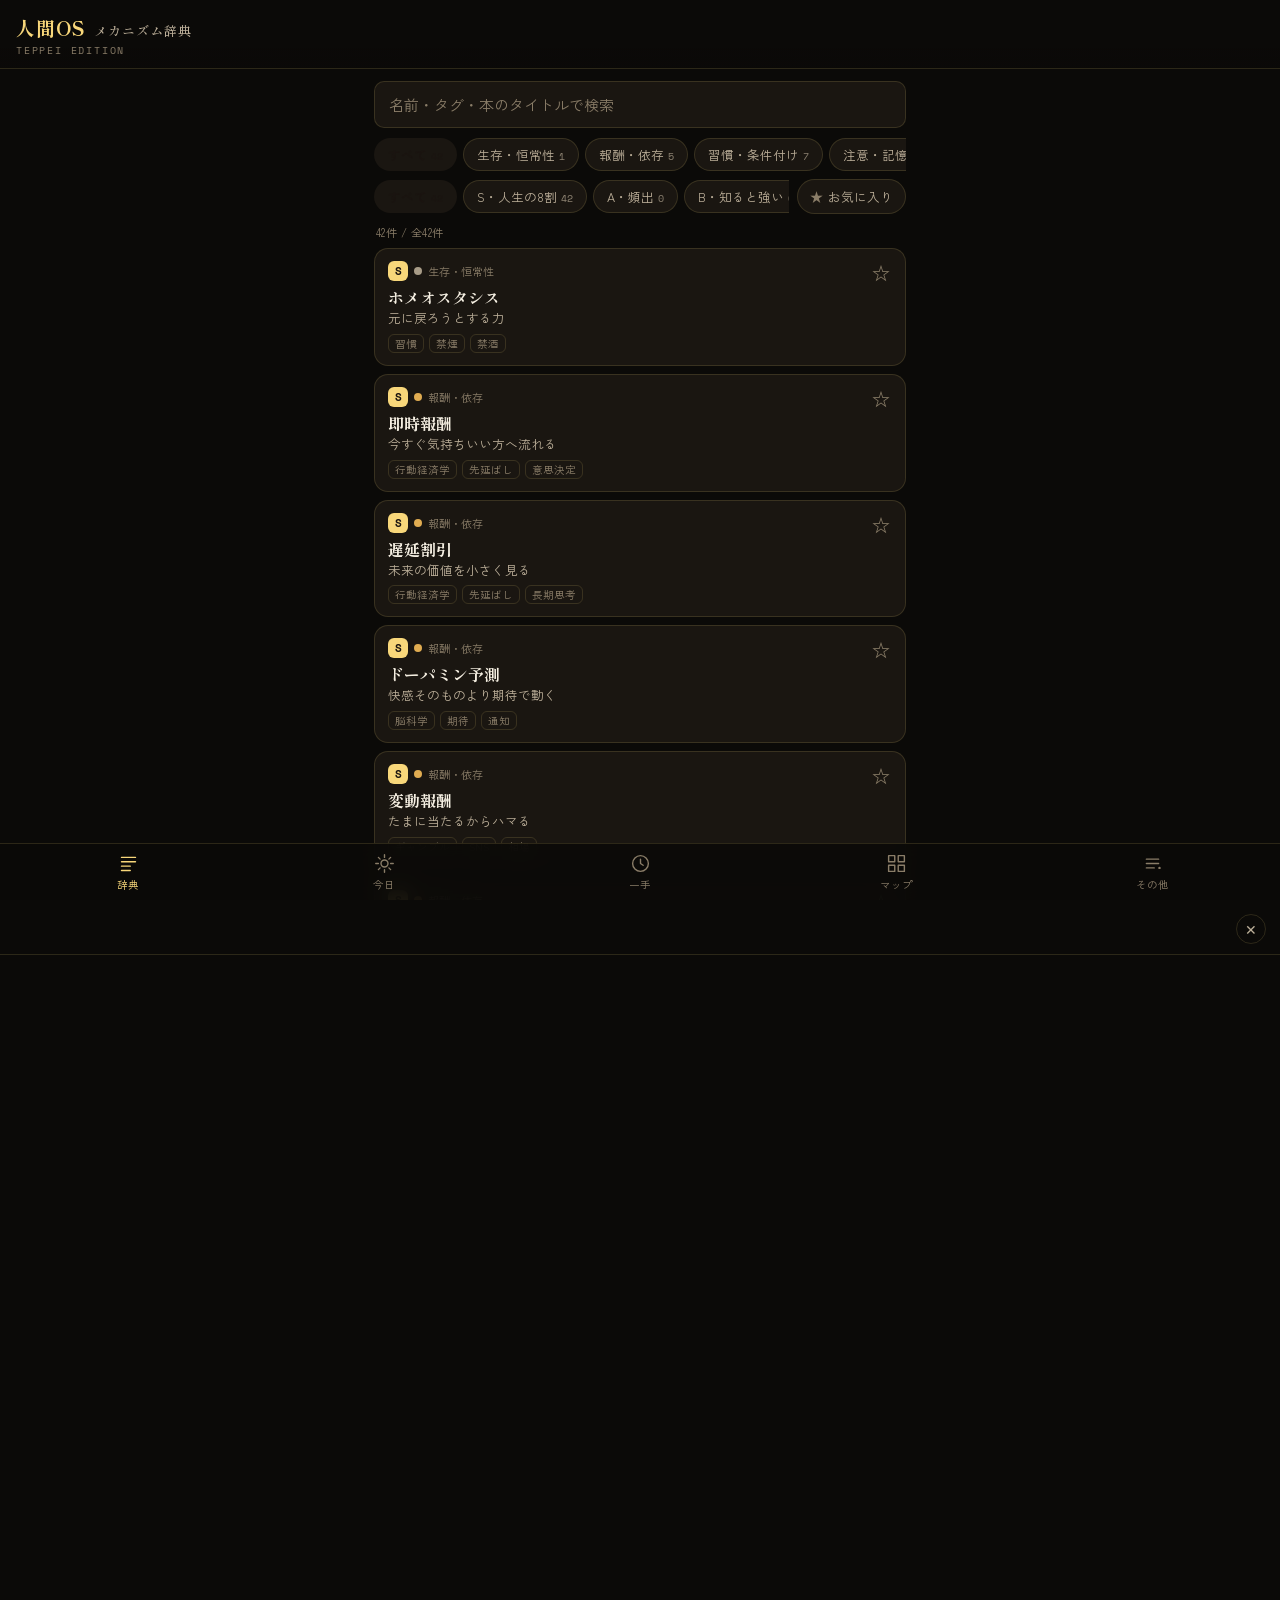
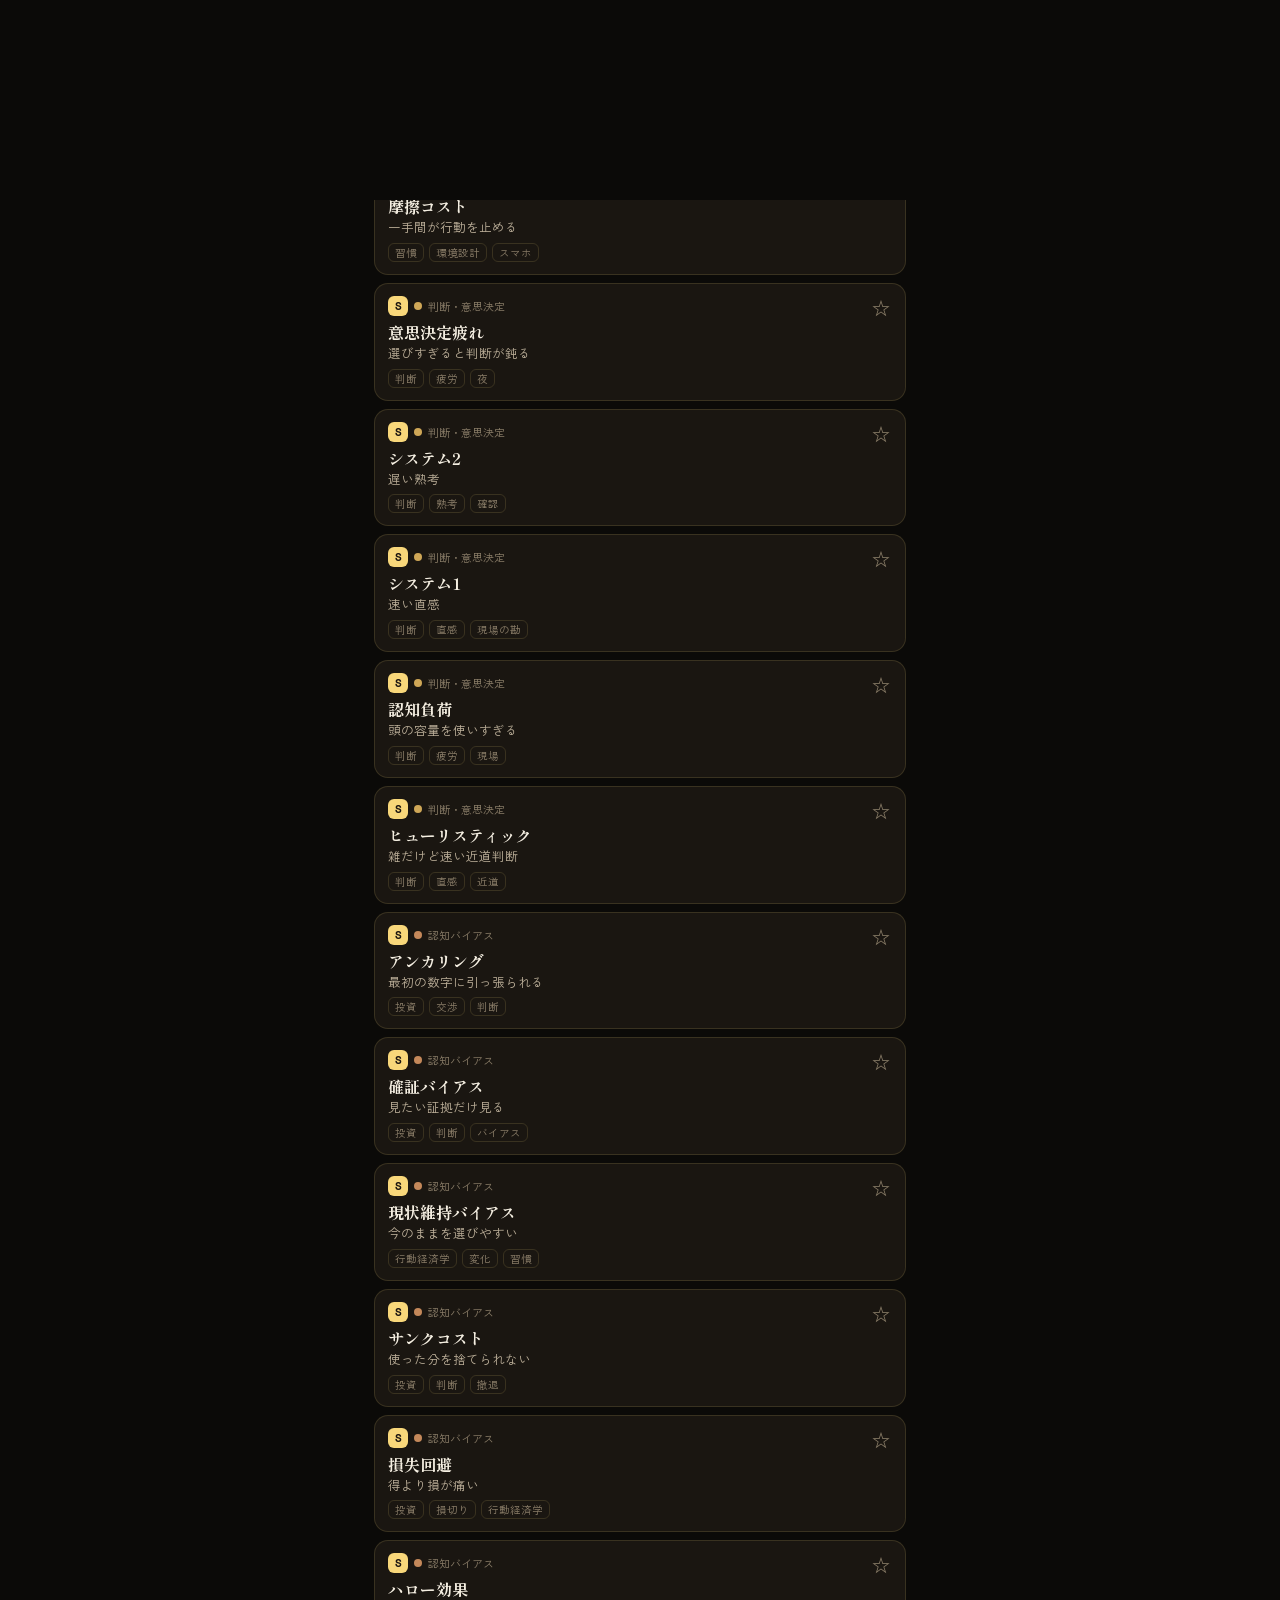
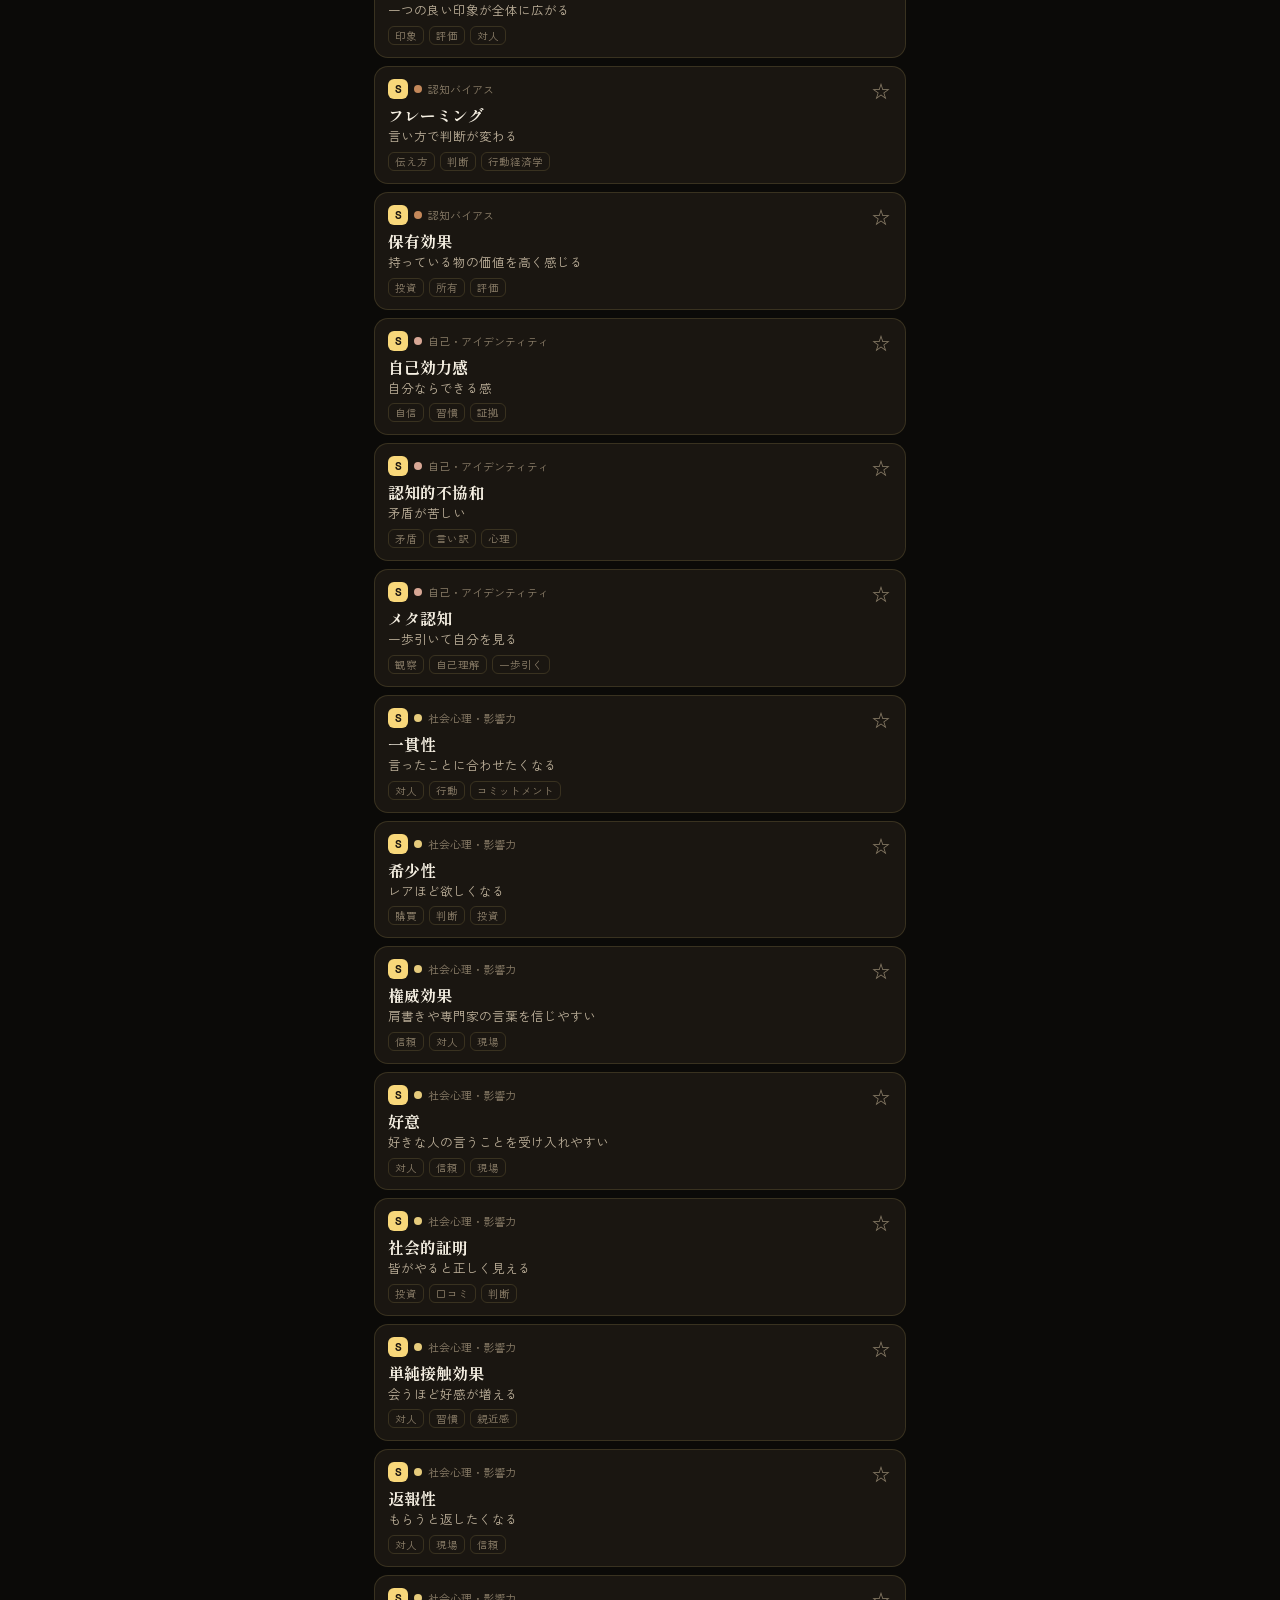
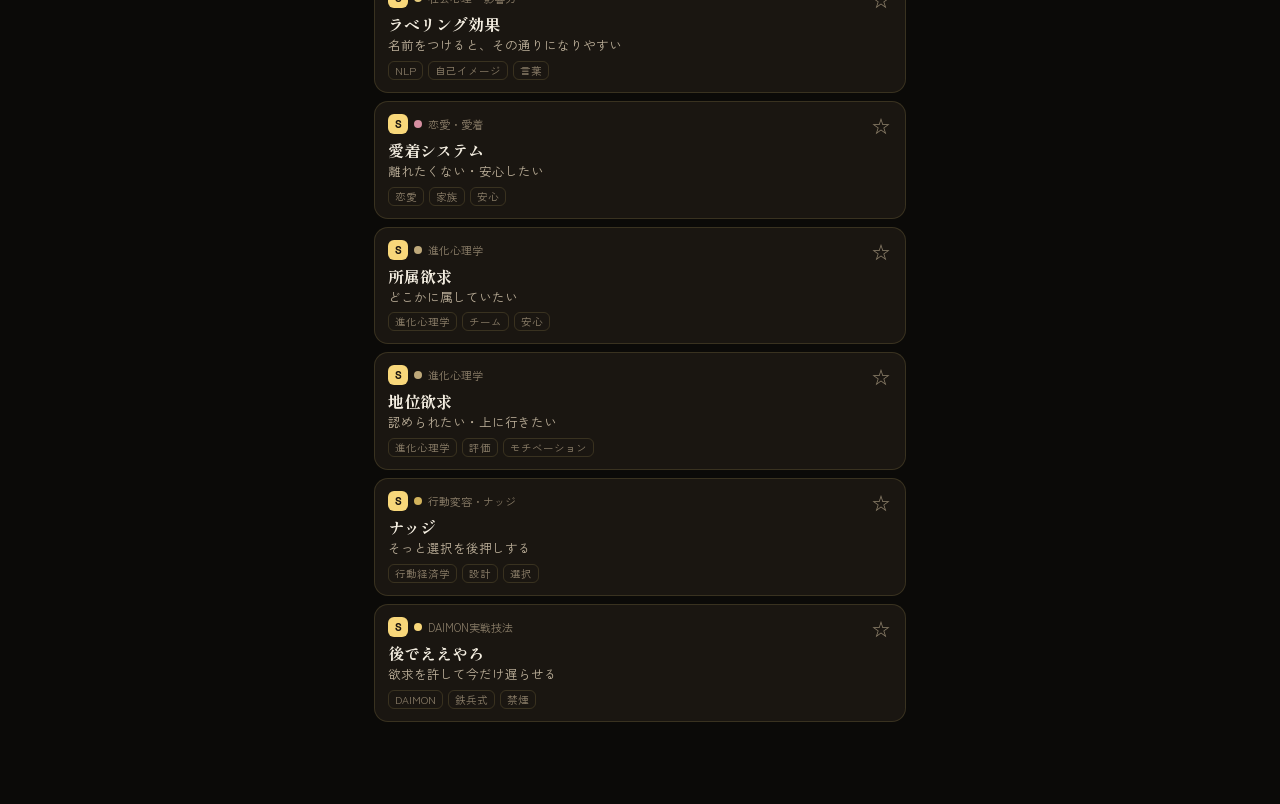
==== index.html @ 64b54fde "Add files via upload" ====
<!DOCTYPE html>
<html lang="ja">
<head>
<meta charset="UTF-8">
<meta name="viewport" content="width=device-width, initial-scale=1, maximum-scale=1, viewport-fit=cover">
<meta name="theme-color" content="#0b0a08">
<title>人間OS メカニズム辞典 | TEPPEI EDITION</title>
<link rel="preconnect" href="https://fonts.googleapis.com">
<link rel="preconnect" href="https://fonts.gstatic.com" crossorigin>
<link href="https://fonts.googleapis.com/css2?family=Shippori+Mincho:wght@500;700;800&amp;family=Zen+Kaku+Gothic+New:wght@400;500;700;900&amp;family=Space+Mono:wght@400;700&amp;display=swap" rel="stylesheet">
<link rel="stylesheet" href="style.css">
</head>
<body>

<header class="app-header">
  <div class="app-title">
    <span class="app-title-main">人間OS<span class="app-title-sub">メカニズム辞典</span></span>
    <span class="app-title-edition">TEPPEI EDITION</span>
  </div>
</header>

<main id="main">

  <!-- ============ 1. 辞典 ============ -->
  <section class="view active" id="view-dict" data-view="dict">
    <div class="search-wrap">
      <input class="search-input" id="search" type="search" inputmode="search"
             placeholder="名前・タグ・本のタイトルで検索" autocomplete="off">
    </div>
    <div class="chip-row" id="cat-chip-row"></div>
    <div class="filter-row2">
      <div class="chip-row imp-row" id="imp-chip-row"></div>
      <button class="fav-toggle" id="fav-toggle" type="button" aria-pressed="false">
        <span class="star">★</span><span>お気に入り</span>
      </button>
    </div>
    <div class="recent-wrap" id="recent-wrap" hidden>
      <div class="recent-label">最近見た項目</div>
      <div class="recent-row" id="recent-row"></div>
    </div>
    <div class="dict-meta" id="dict-meta"></div>
    <div class="entry-list" id="entry-list"></div>
  </section>

  <!-- ============ 2. 今日 ============ -->
  <section class="view" id="view-today" data-view="today">
    <div class="today-date" id="today-date"></div>
    <div class="today-hero" id="today-hero"></div>
    <div class="today-actions" id="today-actions"></div>
    <div class="today-found" id="today-found"></div>
  </section>

  <!-- ============ 3. 一手 ============ -->
  <section class="view" id="view-itte" data-view="itte">
    <div class="itte-quote">「今やらなアカン？<br>後でええやろ。」</div>
    <div class="step-dots" id="step-dots">
      <span class="dot active"></span><span class="dot"></span><span class="dot"></span><span class="dot"></span><span class="dot"></span>
    </div>
    <div class="itte-content" id="itte-content"></div>
  </section>

  <!-- ============ 4. マップ ============ -->
  <section class="view" id="view-map" data-view="map">
    <div class="subtab-row" id="map-subtab-row">
      <button class="subtab active" data-subtab="books" type="button">本マップ</button>
      <button class="subtab" data-subtab="daimon" type="button">DAIMONマップ</button>
    </div>
    <div class="subview active" id="subview-books"></div>
    <div class="subview" id="subview-daimon"></div>
  </section>

  <!-- ============ 5. その他 ============ -->
  <section class="view" id="view-more" data-view="more">
    <div class="subtab-row" id="more-subtab-row">
      <button class="subtab active" data-subtab="fav" type="button">お気に入り</button>
      <button class="subtab" data-subtab="log" type="button">発見ログ</button>
      <button class="subtab" data-subtab="settings" type="button">設定</button>
    </div>
    <div class="subview active" id="subview-fav"></div>
    <div class="subview" id="subview-log"></div>
    <div class="subview" id="subview-settings"></div>
  </section>

</main>

<!-- ============ メカニズム詳細オーバーレイ ============ -->
<div class="detail-overlay" id="detail-overlay" aria-hidden="true">
  <div class="detail-card">
    <div class="detail-header">
      <button class="detail-back" id="detail-back" type="button" hidden>‹ 戻る</button>
      <div class="detail-header-spacer"></div>
      <button class="detail-close" id="detail-close" type="button" aria-label="閉じる">✕</button>
    </div>
    <div class="detail-body" id="detail-body"></div>
  </div>
</div>

<!-- ============ 下部ナビ ============ -->
<nav class="bottom-nav" id="bottom-nav">
  <button class="nav-btn active" data-view="dict" type="button">
    <svg viewBox="0 0 24 24" class="nav-icon"><path d="M4 5h16M4 10h16M4 15h10M4 20h10"/></svg>
    <span>辞典</span>
  </button>
  <button class="nav-btn" data-view="today" type="button">
    <svg viewBox="0 0 24 24" class="nav-icon">
      <circle cx="12" cy="12" r="4"/>
      <path d="M12 2v3M12 19v3M2 12h3M19 12h3M5 5l2 2M17 17l2 2M5 19l2-2M17 7l2-2"/>
    </svg>
    <span>今日</span>
  </button>
  <button class="nav-btn" data-view="itte" type="button">
    <svg viewBox="0 0 24 24" class="nav-icon">
      <circle cx="12" cy="12" r="9"/>
      <path d="M12 7v5l3 2"/>
    </svg>
    <span>一手</span>
  </button>
  <button class="nav-btn" data-view="map" type="button">
    <svg viewBox="0 0 24 24" class="nav-icon">
      <rect x="3" y="3" width="7" height="7"/><rect x="14" y="3" width="7" height="7"/>
      <rect x="3" y="14" width="7" height="7"/><rect x="14" y="14" width="7" height="7"/>
    </svg>
    <span>マップ</span>
  </button>
  <button class="nav-btn" data-view="more" type="button">
    <svg viewBox="0 0 24 24" class="nav-icon">
      <path d="M5 7h14M5 12h14M5 17h9"/><circle cx="20" cy="17" r="1.4" fill="currentColor" stroke="none"/>
    </svg>
    <span>その他</span>
  </button>
</nav>

<script src="mechanisms.js"></script>
<script src="books.js"></script>
<script src="app.js"></script>
</body>
</html>
---- style.css ----
/* ============================================================
   人間OS メカニズム辞典 - style.css
   DAIMON: 黒 × 金 / 高級感 / スマホ片手操作
============================================================ */

:root{
  --bg:#0b0a08;
  --bg-elev:#15120d;
  --card:#1a1611;
  --card-soft:#1f1a13;
  --line:rgba(248,215,118,0.14);
  --line-strong:rgba(248,215,118,0.28);
  --gold:#c9a456;
  --gold-bright:#f8d77a;
  --text:#f5efe2;
  --text-dim:#bdb09a;
  --text-faint:#8a7d68;
  --radius:14px;
  --radius-sm:10px;
  --safe-bottom: env(safe-area-inset-bottom, 0px);
}

*{box-sizing:border-box;}
html,body{margin:0;padding:0;}
body{
  background:var(--bg);
  color:var(--text);
  font-family:'Zen Kaku Gothic New','Hiragino Sans',sans-serif;
  -webkit-tap-highlight-color:transparent;
  overscroll-behavior-y:none;
  min-height:100vh;
}
::-webkit-scrollbar{width:0;height:0;}
button{font-family:inherit;}
input,textarea,select{font-family:inherit;}

/* ---------------- ヘッダー ---------------- */
.app-header{
  position:sticky; top:0; z-index:50;
  padding:14px 16px 10px;
  background:linear-gradient(180deg,var(--bg) 70%,rgba(11,10,8,0));
  border-bottom:1px solid var(--line);
}
.app-title{display:flex; flex-direction:column; gap:2px;}
.app-title-main{
  font-family:'Shippori Mincho',serif;
  font-weight:800;
  font-size:19px;
  letter-spacing:.06em;
  color:var(--gold-bright);
}
.app-title-sub{
  font-size:13px;
  font-weight:500;
  margin-left:8px;
  color:var(--text-dim);
}
.app-title-edition{
  font-family:'Space Mono',monospace;
  font-size:10px;
  letter-spacing:.18em;
  color:var(--text-faint);
}

/* ---------------- メインレイアウト ---------------- */
main{
  padding:12px 14px calc(82px + var(--safe-bottom));
  max-width:560px; margin:0 auto;
}
.view{display:none;}
.view.active{display:block; animation:fadeIn .18s ease;}
@keyframes fadeIn{from{opacity:0; transform:translateY(4px);} to{opacity:1; transform:translateY(0);}}

/* ---------------- 検索 ---------------- */
.search-wrap{margin-bottom:10px;}
.search-input{
  width:100%; padding:12px 14px;
  background:var(--card); border:1px solid var(--line);
  border-radius:var(--radius-sm); color:var(--text);
  font-size:15px; outline:none;
}
.search-input::placeholder{color:var(--text-faint);}
.search-input:focus{border-color:var(--line-strong);}

/* ---------------- チップ共通 ---------------- */
.chip-row{
  display:flex; gap:6px; overflow-x:auto; padding-bottom:8px;
  -ms-overflow-style:none; scrollbar-width:none;
}
.chip-row::-webkit-scrollbar{display:none;}
.chip{
  flex:0 0 auto;
  padding:6px 13px;
  border-radius:999px;
  border:1px solid var(--line);
  background:var(--card);
  color:var(--text-dim);
  font-size:12.5px;
  white-space:nowrap;
  cursor:pointer;
  transition:all .15s ease;
}
.chip.active{
  color:#1a1410;
  border-color:transparent;
  font-weight:700;
}
.chip .chip-count{
  margin-left:4px; font-family:'Space Mono',monospace; font-size:10px;
  opacity:.7;
}
.filter-row2{
  display:flex; align-items:center; justify-content:space-between; gap:8px;
  margin-bottom:4px;
}
.filter-row2 .imp-row{flex:1; padding-bottom:0;}
.fav-toggle{
  flex:0 0 auto;
  display:flex; align-items:center; gap:5px;
  padding:7px 12px; border-radius:999px;
  border:1px solid var(--line);
  background:var(--card); color:var(--text-dim);
  font-size:12.5px; cursor:pointer;
}
.fav-toggle .star{color:var(--text-faint); font-size:13px;}
.fav-toggle[aria-pressed="true"]{border-color:var(--gold-bright); color:var(--gold-bright);}
.fav-toggle[aria-pressed="true"] .star{color:var(--gold-bright);}

/* ---------------- 最近見た ---------------- */
.recent-wrap{margin:10px 0 4px;}
.recent-label{font-size:11px; color:var(--text-faint); margin-bottom:6px; letter-spacing:.08em;}
.recent-row{display:flex; gap:8px; overflow-x:auto; padding-bottom:4px; scrollbar-width:none;}
.recent-row::-webkit-scrollbar{display:none;}
.recent-chip{
  flex:0 0 auto; padding:8px 12px; border-radius:10px;
  background:var(--card-soft); border:1px solid var(--line);
  font-size:12.5px; color:var(--text); cursor:pointer; white-space:nowrap;
}

/* ---------------- 辞典メタ / リスト ---------------- */
.dict-meta{
  font-size:11px; color:var(--text-faint);
  margin:10px 2px 8px; letter-spacing:.04em;
}
.entry-list{display:flex; flex-direction:column; gap:8px;}
.entry-card{
  display:flex; align-items:flex-start; gap:10px;
  padding:12px 13px;
  background:var(--card); border:1px solid var(--line);
  border-radius:var(--radius); cursor:pointer;
  transition:border-color .15s ease, transform .1s ease;
}
.entry-card:active{transform:scale(.99); border-color:var(--line-strong);}
.entry-main{flex:1; min-width:0;}
.entry-top-row{display:flex; align-items:center; gap:6px; margin-bottom:4px;}
.entry-name{
  font-family:'Shippori Mincho',serif; font-weight:700; font-size:16px;
  color:var(--text);
}
.entry-oneline{font-size:12.5px; color:var(--text-dim); line-height:1.5;}
.entry-tags{margin-top:6px; display:flex; gap:5px; flex-wrap:wrap;}
.entry-tag{
  font-size:10.5px; color:var(--text-faint);
  border:1px solid var(--line); border-radius:6px; padding:1px 6px;
}
.entry-fav{
  flex:0 0 auto; font-size:18px; color:var(--text-faint); cursor:pointer;
  line-height:1; padding:2px;
}
.entry-fav.active{color:var(--gold-bright);}
.entry-empty{
  text-align:center; color:var(--text-faint); font-size:13px;
  padding:40px 10px; line-height:1.8;
}

/* ---------------- バッジ（重要度／カテゴリ） ---------------- */
.imp-badge{
  display:inline-flex; align-items:center; justify-content:center;
  font-family:'Space Mono',monospace; font-weight:700; font-size:11px;
  width:20px; height:20px; border-radius:6px; flex:0 0 auto;
  color:#1a1410;
}
.cat-dot{
  display:inline-block; width:8px; height:8px; border-radius:50%; flex:0 0 auto;
}
.cat-label{font-size:11px; color:var(--text-faint);}

/* ---------------- 今日 ---------------- */
.today-date{
  font-family:'Space Mono',monospace; font-size:11px; color:var(--text-faint);
  letter-spacing:.12em; margin:6px 2px 10px;
}
.today-hero{
  background:linear-gradient(155deg,var(--card) 0%, var(--card-soft) 100%);
  border:1px solid var(--line-strong);
  border-radius:18px; padding:20px 18px; margin-bottom:14px;
  position:relative; overflow:hidden;
}
.today-hero::before{
  content:''; position:absolute; top:-40%; right:-30%;
  width:180px; height:180px; border-radius:50%;
  background:radial-gradient(circle, rgba(248,215,118,0.12), transparent 70%);
}
.today-label{
  font-size:11px; letter-spacing:.2em; color:var(--gold-bright);
  margin-bottom:10px; font-family:'Space Mono',monospace;
}
.today-name{
  font-family:'Shippori Mincho',serif; font-weight:800; font-size:24px;
  margin-bottom:8px; position:relative; z-index:1;
}
.today-oneline{font-size:14px; color:var(--text-dim); margin-bottom:12px; line-height:1.6;}
.today-short{font-size:13px; color:var(--text-dim); line-height:1.8; margin-bottom:14px;}
.today-actions{display:flex; flex-direction:column; gap:10px;}
.today-found{margin-top:14px;}

/* ---------------- 一手 ---------------- */
.itte-quote{
  text-align:center; font-family:'Shippori Mincho',serif; font-weight:700;
  font-size:17px; line-height:1.7; color:var(--gold-bright);
  margin:8px 0 16px;
}
.step-dots{display:flex; justify-content:center; gap:8px; margin-bottom:16px;}
.dot{width:7px; height:7px; border-radius:50%; background:var(--card-soft); border:1px solid var(--line);}
.dot.active{background:var(--gold-bright); border-color:var(--gold-bright);}
.itte-step-title{
  font-size:13px; color:var(--text-faint); letter-spacing:.1em; margin-bottom:10px;
}
.itte-list{display:flex; flex-direction:column; gap:8px;}
.itte-btn{
  display:block; width:100%; text-align:left;
  padding:14px 16px; border-radius:var(--radius);
  background:var(--card); border:1px solid var(--line);
  color:var(--text); font-size:14.5px; cursor:pointer;
  transition:border-color .15s ease;
}
.itte-btn:active{border-color:var(--gold-bright);}
.itte-btn .sub{display:block; font-size:11.5px; color:var(--text-faint); margin-top:3px;}
.itte-mech-stamps{display:flex; flex-wrap:wrap; gap:8px; margin-bottom:14px;}
.itte-stamp{
  padding:8px 13px; border-radius:10px;
  background:var(--card-soft); border:1px solid var(--gold-bright);
  color:var(--gold-bright); font-size:13px; font-weight:700; cursor:pointer;
}
.itte-note-box{
  background:var(--card); border:1px solid var(--line); border-radius:var(--radius);
  padding:16px; font-size:14px; line-height:1.9; color:var(--text-dim);
  margin-bottom:16px;
}
.itte-note-box strong{color:var(--gold-bright);}
.itte-textarea{
  width:100%; min-height:72px; padding:12px; margin:10px 0 14px;
  background:var(--card); border:1px solid var(--line); border-radius:var(--radius-sm);
  color:var(--text); font-size:13.5px; resize:vertical;
}
.itte-textarea::placeholder{color:var(--text-faint);}
.itte-nav-row{display:flex; gap:10px; margin-top:14px;}

/* ---------------- ボタン ---------------- */
.btn-primary, .btn-secondary, .btn-ghost{
  display:block; width:100%; text-align:center;
  padding:13px 16px; border-radius:var(--radius);
  font-size:14.5px; font-weight:700; cursor:pointer;
  border:1px solid transparent;
}
.btn-primary{background:var(--gold-bright); color:#1a1410;}
.btn-primary:active{filter:brightness(.92);}
.btn-secondary{background:var(--card); border:1px solid var(--line-strong); color:var(--text);}
.btn-ghost{background:transparent; border:1px solid var(--line); color:var(--text-faint); font-weight:500;}
.btn-danger{background:transparent; border:1px solid #6e3b3b; color:#d98c8c; font-weight:500;}

/* ---------------- マップ / その他: サブタブ ---------------- */
.subtab-row{display:flex; gap:6px; margin-bottom:14px;}
.subtab{
  flex:1; padding:10px; border-radius:999px; text-align:center;
  background:var(--card); border:1px solid var(--line); color:var(--text-dim);
  font-size:13px; cursor:pointer;
}
.subtab.active{background:var(--gold-bright); color:#1a1410; border-color:transparent; font-weight:700;}
.subview{display:none;}
.subview.active{display:block;}

/* ---------------- 本マップ ---------------- */
.book-card{
  padding:14px 15px; border-radius:var(--radius);
  background:var(--card); border:1px solid var(--line);
  margin-bottom:8px; cursor:pointer;
}
.book-card-top{display:flex; justify-content:space-between; align-items:center; gap:8px;}
.book-name{font-family:'Shippori Mincho',serif; font-weight:700; font-size:15.5px;}
.book-progress{
  font-family:'Space Mono',monospace; font-size:11px; color:var(--gold-bright);
  flex:0 0 auto;
}
.book-note{font-size:12px; color:var(--text-faint); margin-top:5px; line-height:1.6;}
.map-back{
  display:inline-flex; align-items:center; gap:4px;
  font-size:13px; color:var(--text-dim); margin-bottom:12px; cursor:pointer;
}
.map-section-title{
  font-family:'Shippori Mincho',serif; font-weight:700; font-size:17px; margin-bottom:4px;
}
.map-section-note{font-size:12.5px; color:var(--text-faint); margin-bottom:14px; line-height:1.7;}

/* ---------------- DAIMONマップ ---------------- */
.daimon-card{
  padding:14px 15px; border-radius:var(--radius);
  background:var(--card); border:1px solid var(--line);
  margin-bottom:8px;
}
.daimon-name{font-family:'Shippori Mincho',serif; font-weight:700; font-size:15px; color:var(--gold-bright);}
.daimon-desc{font-size:12.5px; color:var(--text-dim); margin:6px 0 8px; line-height:1.7;}
.mech-chip-row{display:flex; flex-wrap:wrap; gap:6px;}
.mech-chip{
  padding:5px 11px; border-radius:999px; font-size:12px;
  background:var(--card-soft); border:1px solid var(--line); color:var(--text);
  cursor:pointer;
}
.mech-chip:active{border-color:var(--gold-bright);}

/* ---------------- お気に入り / 発見ログ ---------------- */
.empty-box{
  text-align:center; color:var(--text-faint); font-size:13px;
  padding:40px 10px; line-height:1.9;
}
.log-entry{
  padding:12px 13px; border-radius:var(--radius);
  background:var(--card); border:1px solid var(--line);
  margin-bottom:8px;
}
.log-top{display:flex; justify-content:space-between; align-items:baseline; gap:8px; margin-bottom:5px;}
.log-mech{font-weight:700; color:var(--gold-bright); font-size:14px;}
.log-date{font-family:'Space Mono',monospace; font-size:10.5px; color:var(--text-faint);}
.log-note{font-size:13px; color:var(--text-dim); line-height:1.7; white-space:pre-wrap;}
.log-meta{font-size:11px; color:var(--text-faint); margin-top:4px;}
.log-del{
  margin-top:8px; font-size:11px; color:var(--text-faint);
  border:1px solid var(--line); border-radius:8px; padding:3px 9px;
  display:inline-block; cursor:pointer;
}

.add-log-btn{margin-bottom:12px;}
.add-log-form{
  padding:14px; border-radius:var(--radius); background:var(--card);
  border:1px solid var(--line-strong); margin-bottom:14px;
}
.form-label{font-size:11.5px; color:var(--text-faint); margin-bottom:6px; letter-spacing:.06em;}
.form-select{
  width:100%; padding:11px; margin-bottom:10px;
  background:var(--bg-elev); border:1px solid var(--line); border-radius:var(--radius-sm);
  color:var(--text); font-size:13.5px;
}
.form-actions{display:flex; gap:8px;}
.form-actions .btn-primary, .form-actions .btn-ghost{flex:1;}

/* ---------------- 設定 ---------------- */
.settings-box{
  padding:14px 15px; border-radius:var(--radius); background:var(--card);
  border:1px solid var(--line); margin-bottom:12px;
}
.settings-title{font-size:12px; color:var(--text-faint); letter-spacing:.1em; margin-bottom:8px;}
.settings-row{
  display:flex; justify-content:space-between; align-items:center;
  font-size:13.5px; padding:6px 0; border-top:1px solid var(--line);
}
.settings-row:first-of-type{border-top:none;}
.settings-row span:last-child{font-family:'Space Mono',monospace; color:var(--gold-bright);}
.settings-cat-row{display:flex; justify-content:space-between; font-size:12.5px; padding:4px 0; color:var(--text-dim);}
.settings-cat-row b{color:var(--text); font-weight:500;}
.about-text{font-size:12px; color:var(--text-faint); line-height:1.9; margin-top:6px;}

/* ---------------- 詳細オーバーレイ ---------------- */
.detail-overlay{
  position:fixed; inset:0; z-index:200;
  background:var(--bg);
  transform:translateY(100%);
  transition:transform .26s ease;
  display:flex; flex-direction:column;
}
.detail-overlay.open{transform:translateY(0);}
.detail-card{flex:1; display:flex; flex-direction:column; min-height:0;}
.detail-header{
  display:flex; align-items:center; justify-content:space-between;
  padding:14px 14px 10px; border-bottom:1px solid var(--line);
  flex:0 0 auto;
}
.detail-back{
  background:none; border:none; color:var(--text-dim); font-size:14px; cursor:pointer; padding:4px 0;
}
.detail-header-spacer{flex:1;}
.detail-close{
  background:none; border:1px solid var(--line); color:var(--text-dim);
  width:30px; height:30px; border-radius:50%; font-size:14px; cursor:pointer;
  display:flex; align-items:center; justify-content:center;
}
.detail-body{flex:1; overflow-y:auto; padding:18px 18px calc(40px + var(--safe-bottom));}

.detail-badges{display:flex; align-items:center; gap:8px; margin-bottom:10px;}
.detail-kana{font-size:11.5px; color:var(--text-faint); letter-spacing:.1em; margin-bottom:2px;}
.detail-name{font-family:'Shippori Mincho',serif; font-weight:800; font-size:24px; margin-bottom:6px;}
.detail-oneline{font-size:14.5px; color:var(--gold-bright); margin-bottom:18px;}
.detail-fav{
  display:inline-flex; align-items:center; gap:6px; margin-bottom:18px;
  padding:9px 14px; border-radius:999px; border:1px solid var(--line);
  font-size:13px; color:var(--text-dim); cursor:pointer;
}
.detail-fav.active{border-color:var(--gold-bright); color:var(--gold-bright);}
.detail-section{margin-bottom:20px;}
.detail-section-title{
  font-size:11px; letter-spacing:.2em; color:var(--text-faint);
  margin-bottom:8px; font-family:'Space Mono',monospace;
}
.detail-section-body{font-size:14px; line-height:1.9; color:var(--text);}
.detail-section.teppei .detail-section-body{color:var(--gold-bright);}
.detail-section.daimon .detail-section-body{color:var(--text-dim);}
.detail-tags{display:flex; flex-wrap:wrap; gap:6px;}
.detail-tag{
  font-size:11.5px; color:var(--text-faint); border:1px solid var(--line);
  border-radius:8px; padding:3px 9px;
}
.detail-chip-row{display:flex; flex-wrap:wrap; gap:8px;}

/* ---------------- 下部ナビ ---------------- */
.bottom-nav{
  position:fixed; left:0; right:0; bottom:0; z-index:100;
  display:flex;
  background:rgba(11,10,8,0.92);
  -webkit-backdrop-filter:blur(10px); backdrop-filter:blur(10px);
  border-top:1px solid var(--line);
  padding-bottom:var(--safe-bottom);
}
.nav-btn{
  flex:1; display:flex; flex-direction:column; align-items:center; gap:3px;
  padding:9px 0 8px; background:none; border:none; color:var(--text-faint);
  font-size:10.5px; cursor:pointer;
}
.nav-btn.active{color:var(--gold-bright);}
.nav-icon{
  width:21px; height:21px; fill:none; stroke:currentColor;
  stroke-width:1.6; stroke-linecap:round; stroke-linejoin:round;
}

/* ---------------- 汎用 ---------------- */
.section-gap{height:8px;}
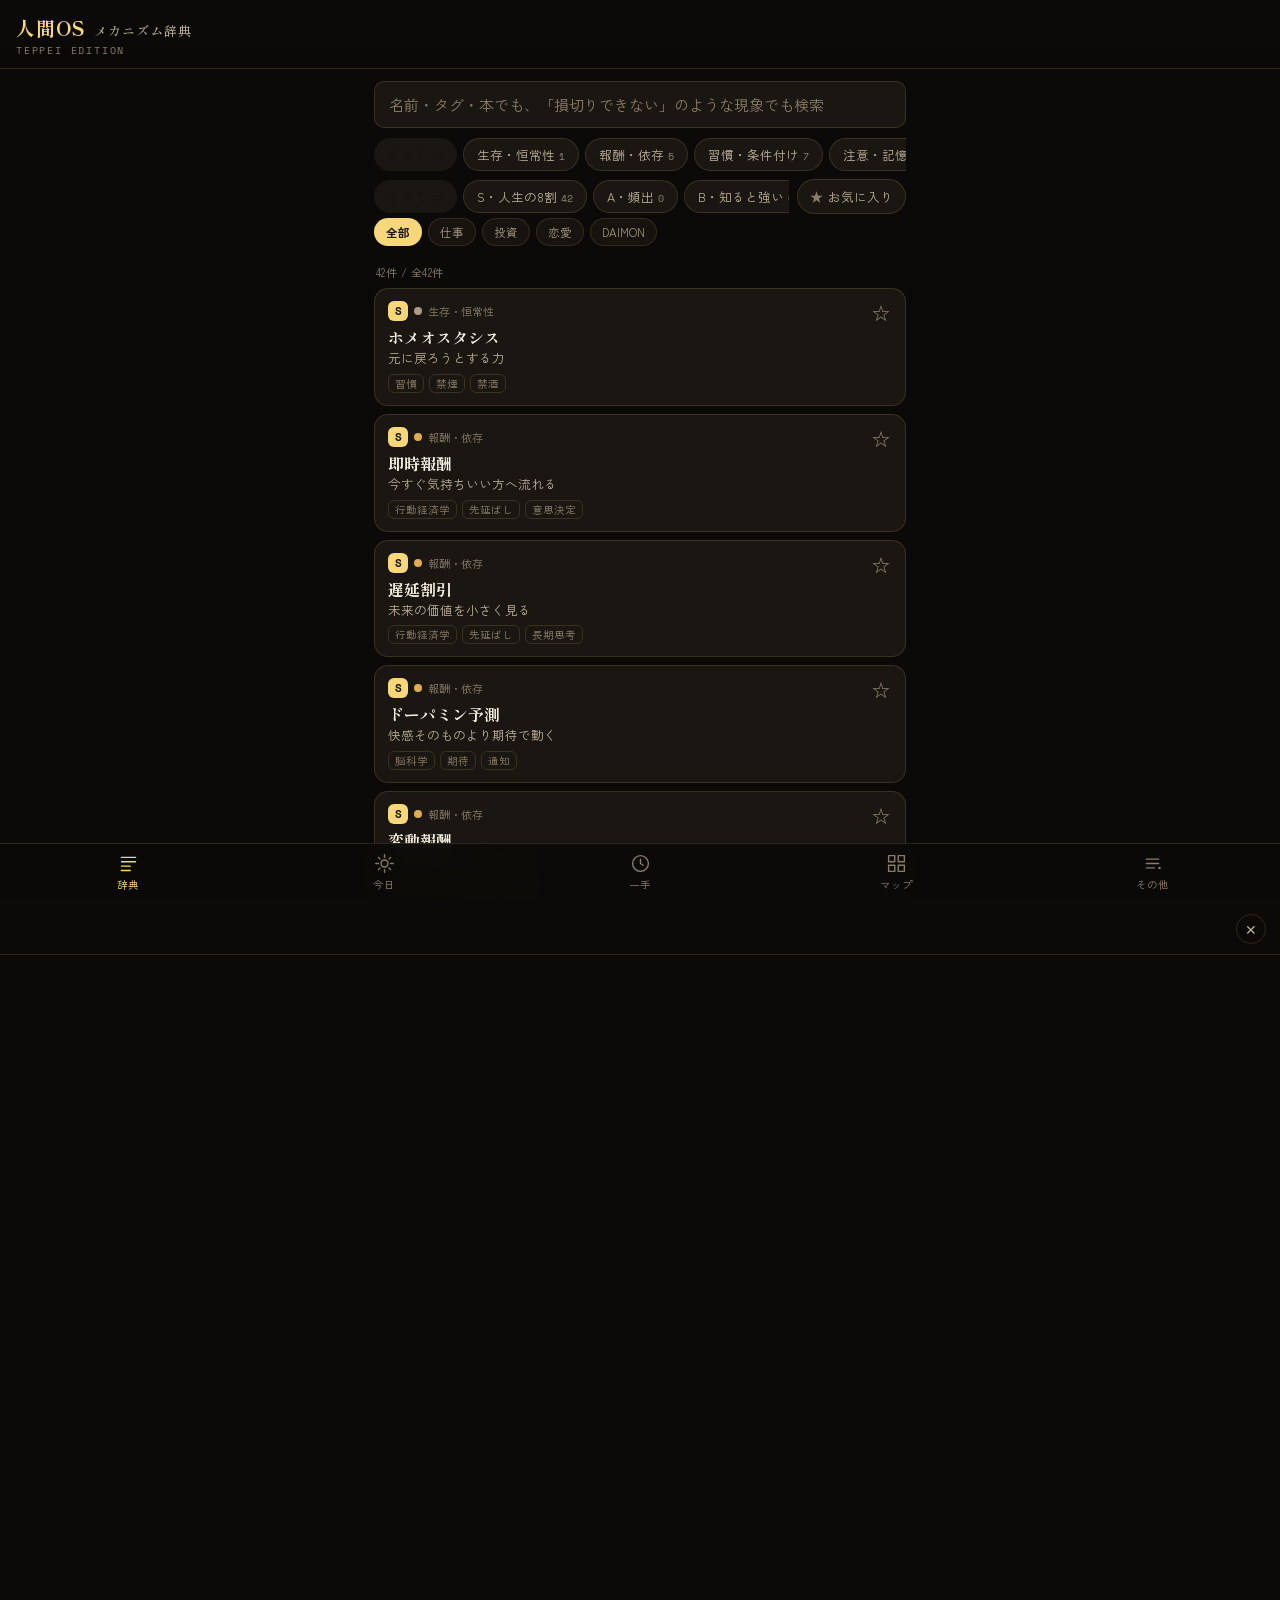
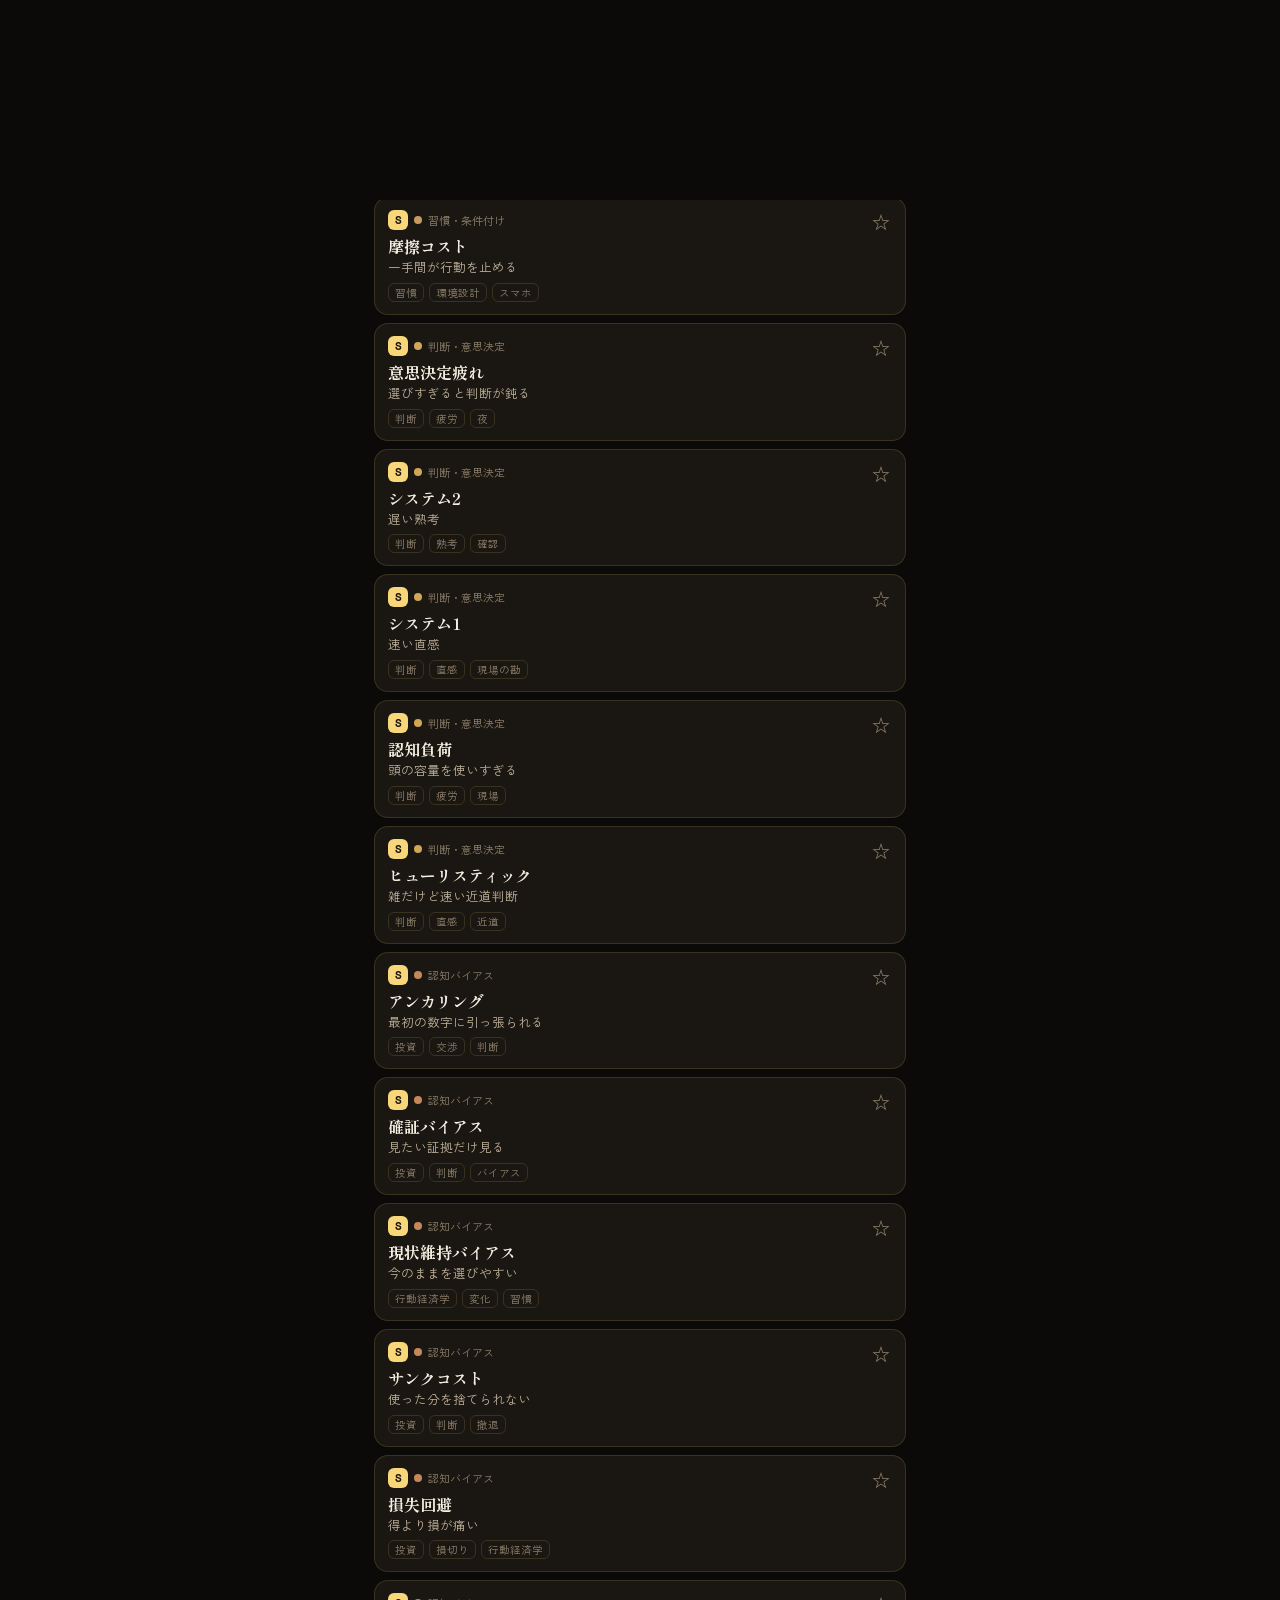
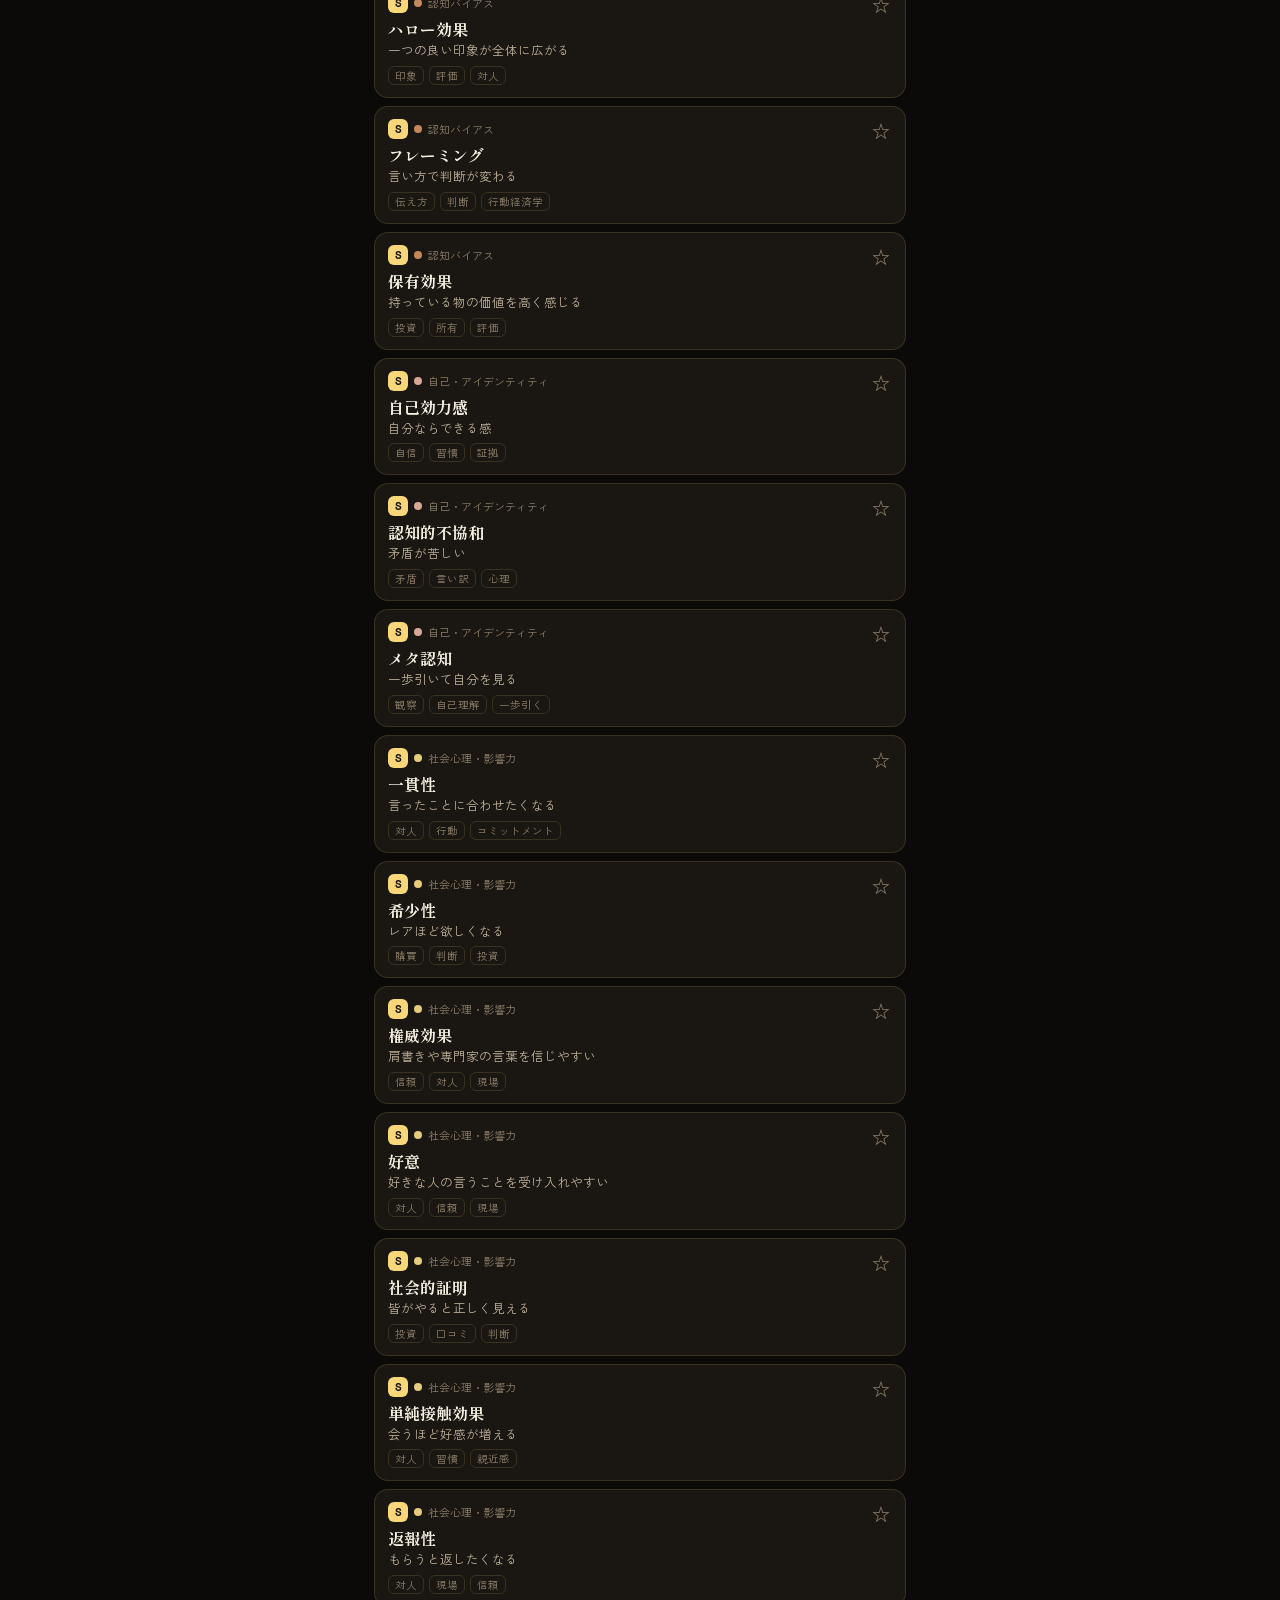
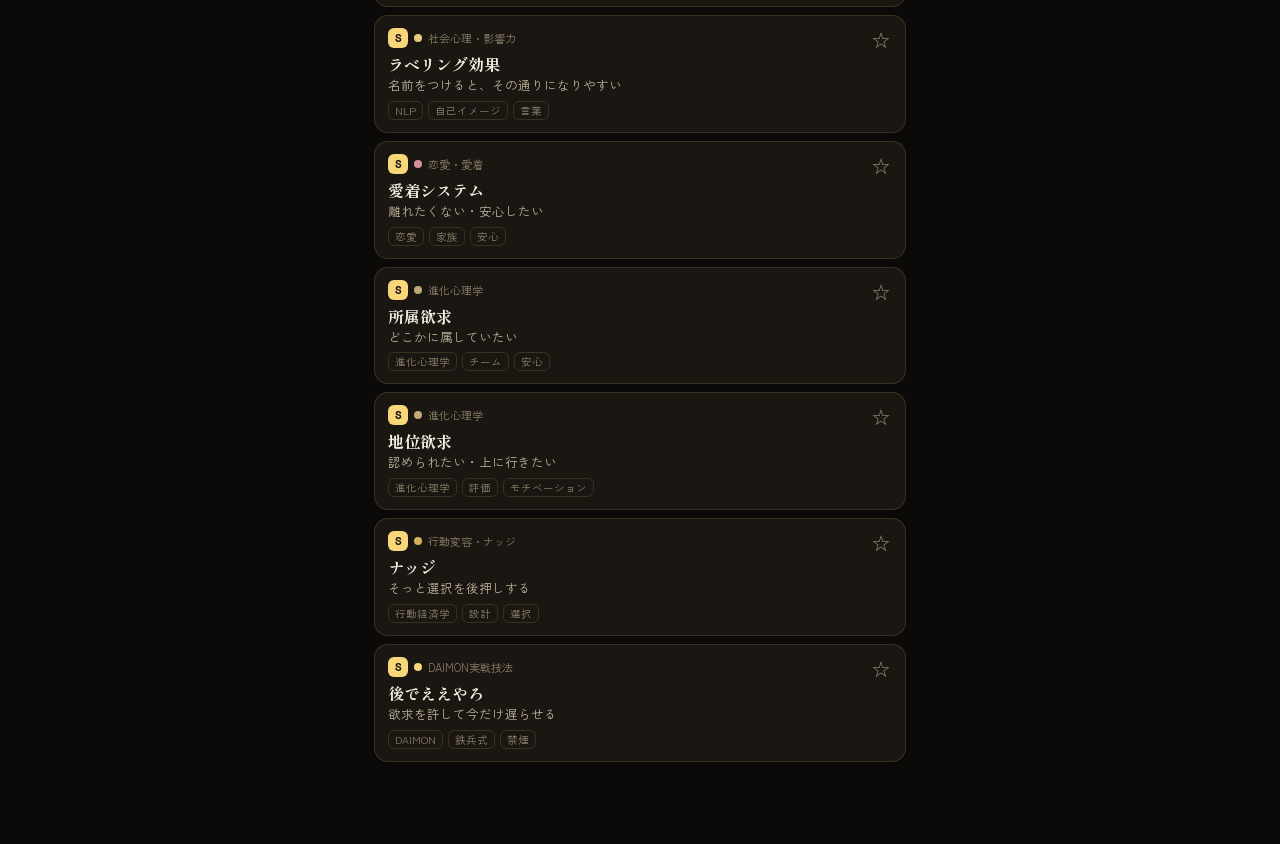
==== commit 48acaa19: "Add files via upload" ====
--- a/index.html
+++ b/index.html
@@ -5,6 +5,12 @@
 <meta name="viewport" content="width=device-width, initial-scale=1, maximum-scale=1, viewport-fit=cover">
 <meta name="theme-color" content="#0b0a08">
 <title>人間OS メカニズム辞典 | TEPPEI EDITION</title>
+<link rel="manifest" href="manifest.json">
+<link rel="icon" href="icon-192.png">
+<link rel="apple-touch-icon" href="icon-512.png">
+<meta name="apple-mobile-web-app-capable" content="yes">
+<meta name="apple-mobile-web-app-status-bar-style" content="black-translucent">
+<meta name="apple-mobile-web-app-title" content="人間OS辞典">
 <link rel="preconnect" href="https://fonts.googleapis.com">
 <link rel="preconnect" href="https://fonts.gstatic.com" crossorigin>
 <link href="https://fonts.googleapis.com/css2?family=Shippori+Mincho:wght@500;700;800&amp;family=Zen+Kaku+Gothic+New:wght@400;500;700;900&amp;family=Space+Mono:wght@400;700&amp;display=swap" rel="stylesheet">
@@ -25,7 +31,7 @@
   <section class="view active" id="view-dict" data-view="dict">
     <div class="search-wrap">
       <input class="search-input" id="search" type="search" inputmode="search"
-             placeholder="名前・タグ・本のタイトルで検索" autocomplete="off">
+             placeholder="名前・タグ・本でも、「損切りできない」のような現象でも検索" autocomplete="off">
     </div>
     <div class="chip-row" id="cat-chip-row"></div>
     <div class="filter-row2">
@@ -34,6 +40,7 @@
         <span class="star">★</span><span>お気に入り</span>
       </button>
     </div>
+    <div class="chip-row app-row" id="app-chip-row"></div>
     <div class="recent-wrap" id="recent-wrap" hidden>
       <div class="recent-label">最近見た項目</div>
       <div class="recent-row" id="recent-row"></div>
@@ -133,5 +140,12 @@
 <script src="mechanisms.js"></script>
 <script src="books.js"></script>
 <script src="app.js"></script>
+<script>
+if('serviceWorker' in navigator){
+  window.addEventListener('load', function(){
+    navigator.serviceWorker.register('./sw.js').catch(function(){});
+  });
+}
+</script>
 </body>
 </html>
--- a/style.css
+++ b/style.css
@@ -126,6 +126,11 @@
 .fav-toggle[aria-pressed="true"]{border-color:var(--gold-bright); color:var(--gold-bright);}
 .fav-toggle[aria-pressed="true"] .star{color:var(--gold-bright);}
 
+/* ---------------- 応用フィルター（仕事/投資/恋愛/DAIMON） ---------------- */
+.app-row{margin-bottom:8px;}
+.app-row .chip{font-size:11.5px; padding:5px 11px; opacity:.85;}
+.app-row .chip.active{background:var(--gold-bright); opacity:1;}
+
 /* ---------------- 最近見た ---------------- */
 .recent-wrap{margin:10px 0 4px;}
 .recent-label{font-size:11px; color:var(--text-faint); margin-bottom:6px; letter-spacing:.08em;}
@@ -158,6 +163,12 @@
   color:var(--text);
 }
 .entry-oneline{font-size:12.5px; color:var(--text-dim); line-height:1.5;}
+.entry-app-label{
+  display:inline-block; margin-right:5px; padding:1px 6px;
+  border-radius:5px; font-size:10px; font-weight:700;
+  background:rgba(248,215,118,0.16); color:var(--gold-bright);
+  vertical-align:1px;
+}
 .entry-tags{margin-top:6px; display:flex; gap:5px; flex-wrap:wrap;}
 .entry-tag{
   font-size:10.5px; color:var(--text-faint);
@@ -413,6 +424,15 @@
 .detail-section-body{font-size:14px; line-height:1.9; color:var(--text);}
 .detail-section.teppei .detail-section-body{color:var(--gold-bright);}
 .detail-section.daimon .detail-section-body{color:var(--text-dim);}
+.detail-section.app-ex{
+  padding-left:10px; border-left:2px solid var(--line);
+}
+.detail-section.app-ex.work{border-left-color:#cfa757;}
+.detail-section.app-ex.work .detail-section-title{color:#cfa757;}
+.detail-section.app-ex.investment{border-left-color:#c4885a;}
+.detail-section.app-ex.investment .detail-section-title{color:#c4885a;}
+.detail-section.app-ex.romance{border-left-color:#d68fa1;}
+.detail-section.app-ex.romance .detail-section-title{color:#d68fa1;}
 .detail-tags{display:flex; flex-wrap:wrap; gap:6px;}
 .detail-tag{
   font-size:11.5px; color:var(--text-faint); border:1px solid var(--line);
